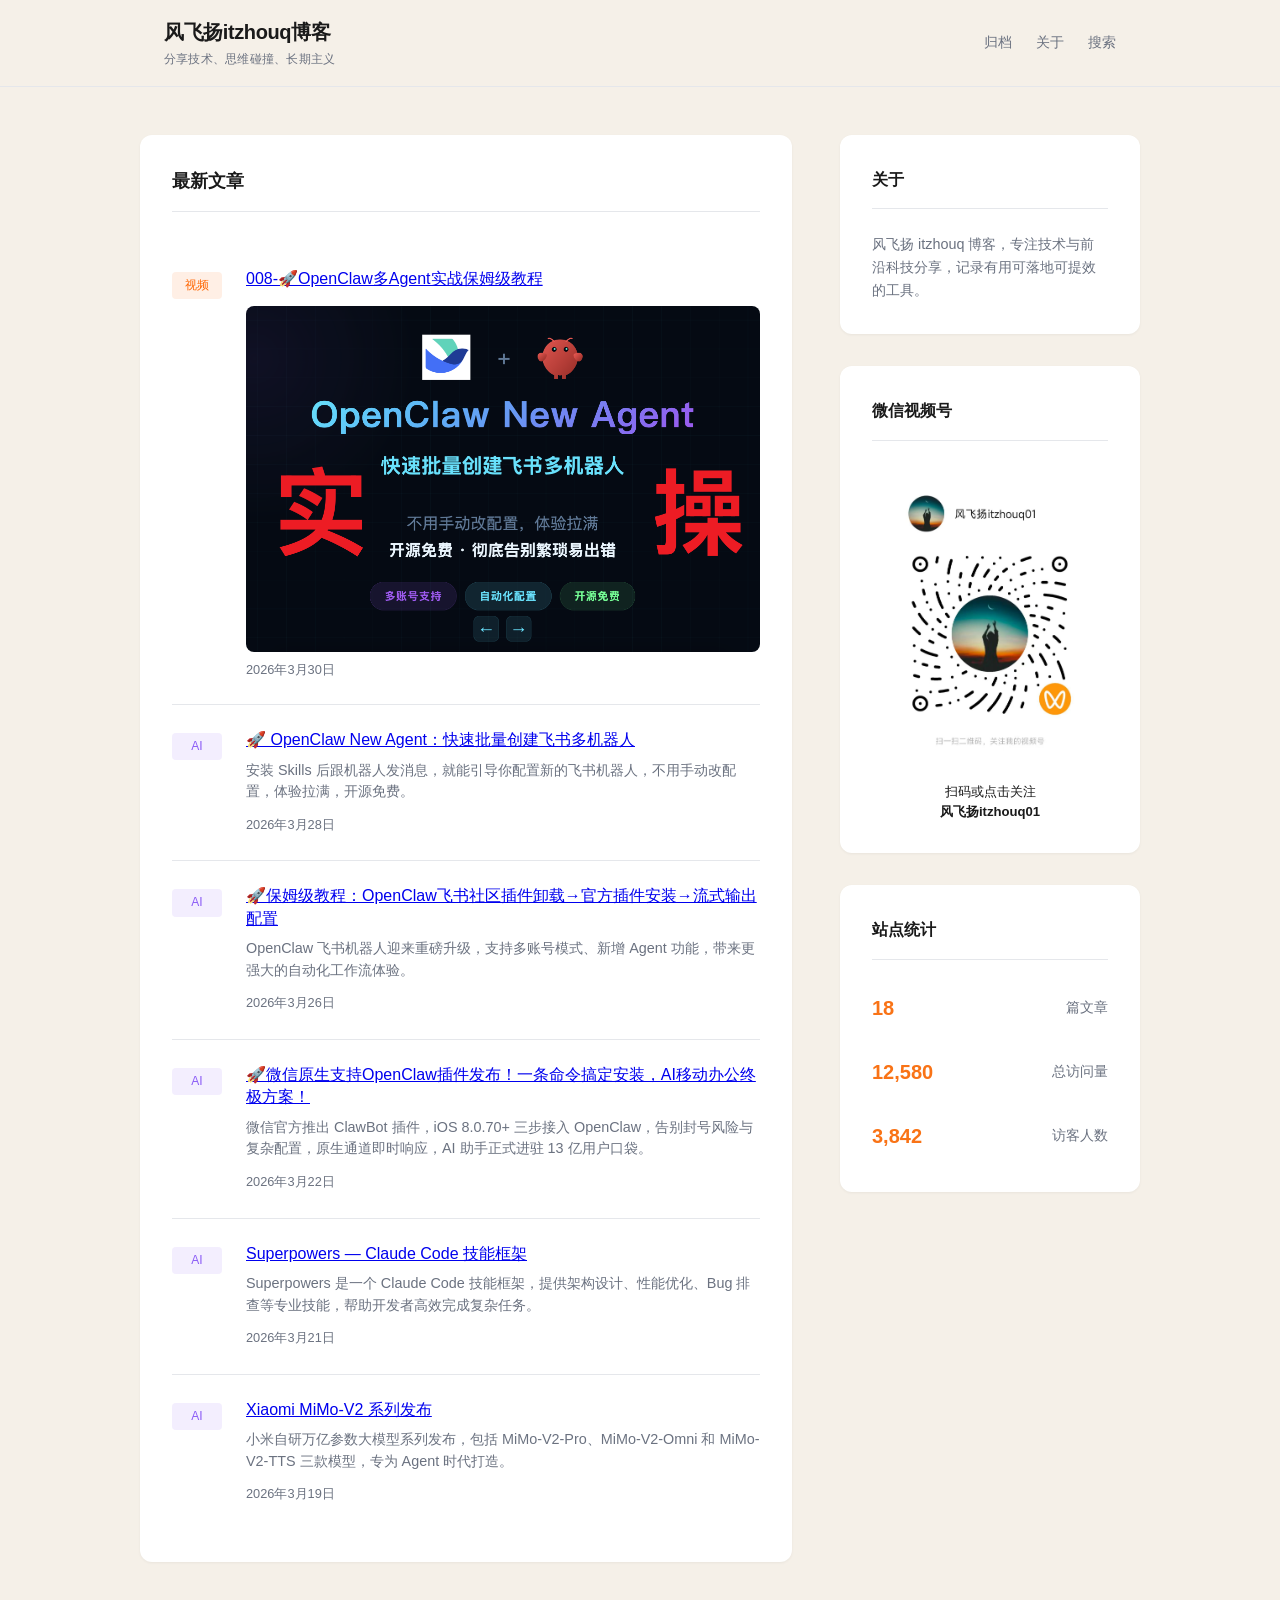
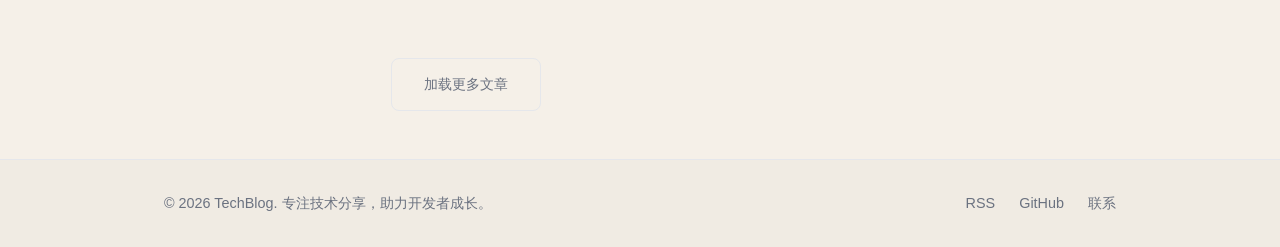
==== index.html @ b924d23f "文件整理" ====
<!DOCTYPE html>
<html lang="zh-CN">
<head>
    <meta charset="UTF-8">
    <meta name="viewport" content="width=device-width, initial-scale=1.0">
    <title>风飞扬itzhouq博客</title>
    <link rel="stylesheet" href="styles.css">
    <link rel="preconnect" href="https://fonts.googleapis.com">
    <link rel="preconnect" href="https://fonts.gstatic.com" crossorigin>
    <link href="https://fonts.googleapis.com/css2?family=Inter:wght@400;500;600&family=JetBrains+Mono:wght@400;500&display=swap" rel="stylesheet">
</head>
<body>
    <header class="header">
        <div class="header-content">
            <div class="logo">
                <a href="/">风飞扬itzhouq博客</a>
                <span class="logo-subtitle">分享技术、思维碰撞、长期主义</span>
            </div>
            <nav class="nav">
                <a href="#archive">归档</a>
                <a href="#about">关于</a>
                <a href="#search">搜索</a>
            </nav>
        </div>
    </header>

    <main class="main">
        <div class="container">
            <div class="main-content">
                <!-- <section class="featured">
                    <div class="featured-card">
                        <span class="featured-label">最新发布</span>
                        <h2 class="featured-title">Xiaomi MiMo-V2 系列发布</h2>
                        <p class="featured-excerpt">小米自研万亿参数大模型系列发布，包括 MiMo-V2-Pro、MiMo-V2-Omni 和 MiMo-V2-TTS 三款模型，专为 Agent 时代打造。</p>
                        <a href="mimo-v2-ppt.html" class="featured-link">阅读全文 →</a>
                    </div>
                    <div class="featured-card">
                        <span class="featured-label">技术深度</span>
                        <h2 class="featured-title">MiMo-V2-Pro：万亿参数架构解析</h2>
                        <p class="featured-excerpt">深入解析 MiMo-V2-Pro 的混合注意力架构、HySparse 稀疏注意力技术和 1M 上下文窗口实现原理。</p>
                        <a href="mimo-v2-ppt.html" class="featured-link">阅读全文 →</a>
                    </div>
                </section> -->

                <section class="articles">
                    <h2 class="section-title">最新文章</h2>

                    <article class="article-item article-video">
                        <span class="article-tag tag-video">视频</span>
                        <div class="article-content">
                            <h3 class="article-title">
                                <a href="https://www.bilibili.com/video/BV1cUXaBsEM1" target="_blank">008-🚀OpenClaw多Agent实战保姆级教程</a>
                            </h3>
                            <a href="https://www.bilibili.com/video/BV1cUXaBsEM1" target="_blank" class="video-cover-link">
                                <img src="assets/008-🚀OpenClaw多Agent实战保姆级教程-封面.png" alt="008-🚀OpenClaw多Agent实战保姆级教程" class="video-cover">
                            </a>
                            <span class="article-date">2026年3月30日</span>
                        </div>
                    </article>

                    <article class="article-item">
                        <span class="article-tag tag-ai">AI</span>
                        <div class="article-content">
                            <h3 class="article-title"><a href="openclaw-new-agent-ppt.html">🚀 OpenClaw New Agent：快速批量创建飞书多机器人</a></h3>
                            <p class="article-excerpt">安装 Skills 后跟机器人发消息，就能引导你配置新的飞书机器人，不用手动改配置，体验拉满，开源免费。</p>
                            <span class="article-date">2026年3月28日</span>
                        </div>
                    </article>

                    <article class="article-item">
                        <span class="article-tag tag-ai">AI</span>
                        <div class="article-content">
                            <h3 class="article-title"><a href="openclaw-feishu-upgrade-ppt.html">🚀保姆级教程：OpenClaw飞书社区插件卸载→官方插件安装→流式输出配置</a></h3>
                            <p class="article-excerpt">OpenClaw 飞书机器人迎来重磅升级，支持多账号模式、新增 Agent 功能，带来更强大的自动化工作流体验。</p>
                            <span class="article-date">2026年3月26日</span>
                        </div>
                    </article>

                    <article class="article-item">
                        <span class="article-tag tag-ai">AI</span>
                        <div class="article-content">
                            <h3 class="article-title"><a href="openclaw-wechat-ppt.html">🚀微信原生支持OpenClaw插件发布！一条命令搞定安装，AI移动办公终极方案！</a></h3>
                            <p class="article-excerpt">微信官方推出 ClawBot 插件，iOS 8.0.70+ 三步接入 OpenClaw，告别封号风险与复杂配置，原生通道即时响应，AI 助手正式进驻 13 亿用户口袋。</p>
                            <span class="article-date">2026年3月22日</span>
                        </div>
                    </article>

                    <article class="article-item">
                        <span class="article-tag tag-ai">AI</span>
                        <div class="article-content">
                            <h3 class="article-title"><a href="superpowers-ppt.html">Superpowers — Claude Code 技能框架</a></h3>
                            <p class="article-excerpt">Superpowers 是一个 Claude Code 技能框架，提供架构设计、性能优化、Bug 排查等专业技能，帮助开发者高效完成复杂任务。</p>
                            <span class="article-date">2026年3月21日</span>
                        </div>
                    </article>
                    
                    <article class="article-item">
                        <span class="article-tag tag-ai">AI</span>
                        <div class="article-content">
                            <h3 class="article-title"><a href="mimo-v2-ppt.html">Xiaomi MiMo-V2 系列发布</a></h3>
                            <p class="article-excerpt">小米自研万亿参数大模型系列发布，包括 MiMo-V2-Pro、MiMo-V2-Omni 和 MiMo-V2-TTS 三款模型，专为 Agent 时代打造。</p>
                            <span class="article-date">2026年3月19日</span>
                        </div>
                    </article>

            </section>

            <section class="load-more">
                <button class="load-more-btn">加载更多文章</button>
            </section>
            </div>
            
            <aside class="sidebar">
                <div class="sidebar-widget about-widget">
                    <h3 class="widget-title">关于</h3>
                    <div class="about-content">
                        <p>风飞扬 itzhouq 博客，专注技术与前沿科技分享，记录有用可落地可提效的工具。</p>
                    </div>
                </div>
                
                <div class="sidebar-widget wechat-widget">
                    <h3 class="widget-title">微信视频号</h3>
                    <div class="wechat-content">
                        <a href="https://weixin.qq.com/sph/AXExb2zGJ" target="_blank">
                            <img src="assets/视频号.jpg" alt="风飞扬itzhouq01 视频号二维码" style="width:100%;border-radius:8px;display:block;">
                        </a>
                        <p style="margin-top:10px;font-size:0.82rem;color:var(--text-secondary);text-align:center;line-height:1.5;">
                            扫码或点击关注<br><strong style="color:var(--text-primary);">风飞扬itzhouq01</strong>
                        </p>
                    </div>
                </div>

                <div class="sidebar-widget stats-widget">
                    <h3 class="widget-title">站点统计</h3>
                    <div class="stats-content">
                        <div class="stat-item">
                            <span class="stat-number">18</span>
                            <span class="stat-label">篇文章</span>
                        </div>
                        <div class="stat-item">
                            <span class="stat-number">12,580</span>
                            <span class="stat-label">总访问量</span>
                        </div>
                        <div class="stat-item">
                            <span class="stat-number">3,842</span>
                            <span class="stat-label">访客人数</span>
                        </div>
                    </div>
                </div>
            </aside>
        </div>
    </main>

    <footer class="footer">
        <div class="footer-content">
            <p>© 2026 TechBlog. 专注技术分享，助力开发者成长。</p>
            <div class="footer-links">
                <a href="#rss">RSS</a>
                <a href="#github">GitHub</a>
                <a href="#contact">联系</a>
            </div>
        </div>
    </footer>
</body>
</html>
---- styles.css ----
/* 全局重置和基础样式 */
* {
    margin: 0;
    padding: 0;
    box-sizing: border-box;
}

:root {
    /* 颜色系统 */
    --color-bg: #F5F0E8;
    --color-text: #1a1a1a;
    --color-text-secondary: #6b7280;
    --color-accent: #f97316;
    --color-dark: #1f2937;
    --color-dark-text: #ffffff;
    --color-border: #e5e7eb;
    
    /* 标签颜色 */
    --color-tag-nuxt: #00dc82;
    --color-tag-go: #00add8;
    --color-tag-redis: #dc382d;
    --color-tag-docker: #2496ed;
    --color-tag-vue: #42b883;
    --color-tag-gpt: #10a37f;
    --color-tag-ai: #8b5cf6;
    
    /* 字体 */
    --font-sans: -apple-system, BlinkMacSystemFont, "PingFang SC", "Hiragino Sans GB", "Microsoft YaHei", "Helvetica Neue", Arial, sans-serif;
    --font-mono: "JetBrains Mono", "SF Mono", "Fira Code", Consolas, monospace;
    
    /* 间距 */
    --space-xs: 0.5rem;
    --space-sm: 1rem;
    --space-md: 1.5rem;
    --space-lg: 2rem;
    --space-xl: 3rem;
    --space-2xl: 4rem;
    
    /* 容器宽度 */
    --container-max: 800px;
    --container-wide: 1000px;
}

html {
    font-size: 16px;
    line-height: 1.6;
    scroll-behavior: smooth;
}

body {
    font-family: var(--font-sans);
    background-color: var(--color-bg);
    color: var(--color-text);
    min-height: 100vh;
    display: flex;
    flex-direction: column;
}

/* 头部导航 */
.header {
    background-color: transparent;
    border-bottom: 1px solid var(--color-border);
    position: sticky;
    top: 0;
    z-index: 100;
    backdrop-filter: blur(8px);
    background-color: rgba(245, 240, 232, 0.9);
}

.header-content {
    max-width: var(--container-wide);
    margin: 0 auto;
    padding: var(--space-sm) var(--space-md);
    display: flex;
    justify-content: space-between;
    align-items: center;
}

.logo a {
    font-size: 1.25rem;
    font-weight: 600;
    color: var(--color-text);
    text-decoration: none;
    letter-spacing: -0.02em;
}

.logo a:hover {
    color: var(--color-accent);
}

.logo-subtitle {
    display: block;
    font-size: 0.75rem;
    color: var(--color-text-secondary);
    font-weight: 400;
    letter-spacing: 0.02em;
    margin-top: 0.15rem;
}

.nav {
    display: flex;
    gap: var(--space-md);
}

.nav a {
    color: var(--color-text-secondary);
    text-decoration: none;
    font-size: 0.9rem;
    transition: color 0.2s ease;
}

.nav a:hover {
    color: var(--color-text);
}

/* 主内容区域 */
.main {
    flex: 1;
    padding: var(--space-xl) var(--space-md);
}

.container {
    max-width: var(--container-wide);
    margin: 0 auto;
    display: grid;
    grid-template-columns: 1fr 300px;
    gap: var(--space-xl);
    align-items: start;
}

/* 精选文章区域 */
.featured {
    display: flex;
    flex-direction: column;
    gap: var(--space-md);
}

.featured-card {
    background-color: var(--color-dark);
    color: var(--color-dark-text);
    padding: var(--space-lg);
    border-radius: 12px;
    transition: transform 0.2s ease, box-shadow 0.2s ease;
}

.featured-card:hover {
    transform: translateY(-2px);
    box-shadow: 0 8px 25px rgba(0, 0, 0, 0.15);
}

.featured-label {
    display: inline-block;
    background-color: var(--color-accent);
    color: white;
    font-size: 0.75rem;
    font-weight: 500;
    padding: 0.25rem 0.75rem;
    border-radius: 20px;
    margin-bottom: var(--space-sm);
}

.featured-title {
    font-size: 1.25rem;
    font-weight: 600;
    line-height: 1.4;
    margin-bottom: var(--space-sm);
}

.featured-excerpt {
    font-size: 0.9rem;
    line-height: 1.6;
    color: rgba(255, 255, 255, 0.8);
    margin-bottom: var(--space-md);
}

.featured-link {
    color: var(--color-accent);
    text-decoration: none;
    font-size: 0.9rem;
    font-weight: 500;
    transition: color 0.2s ease;
}

.featured-link:hover {
    color: white;
}

/* 主内容区和侧边栏布局 */
.main-content {
    display: flex;
    flex-direction: column;
    gap: var(--space-xl);
}

/* 侧边栏 */
.sidebar {
    display: flex;
    flex-direction: column;
    gap: var(--space-lg);
    position: sticky;
    top: 80px;
}

.sidebar-widget {
    background-color: white;
    border-radius: 12px;
    padding: var(--space-lg);
    box-shadow: 0 1px 3px rgba(0, 0, 0, 0.05);
}

.widget-title {
    font-size: 1rem;
    font-weight: 600;
    color: var(--color-text);
    margin-bottom: var(--space-md);
    padding-bottom: var(--space-sm);
    border-bottom: 1px solid var(--color-border);
}

.about-content p {
    font-size: 0.9rem;
    color: var(--color-text-secondary);
    line-height: 1.6;
}

.stats-content {
    display: flex;
    flex-direction: column;
    gap: var(--space-sm);
}

.stat-item {
    display: flex;
    justify-content: space-between;
    align-items: center;
    padding: var(--space-xs) 0;
}

.stat-number {
    font-size: 1.25rem;
    font-weight: 600;
    color: var(--color-accent);
}

.stat-label {
    font-size: 0.85rem;
    color: var(--color-text-secondary);
}

/* 文章列表区域 */
.articles {
    background-color: white;
    border-radius: 12px;
    padding: var(--space-lg);
    box-shadow: 0 1px 3px rgba(0, 0, 0, 0.05);
}

.section-title {
    font-size: 1.1rem;
    font-weight: 600;
    color: var(--color-text);
    margin-bottom: var(--space-lg);
    padding-bottom: var(--space-sm);
    border-bottom: 1px solid var(--color-border);
}

.article-item {
    display: flex;
    gap: var(--space-md);
    padding: var(--space-md) 0;
    border-bottom: 1px solid var(--color-border);
    transition: background-color 0.2s ease;
}

.article-item:last-child {
    border-bottom: none;
}

.article-item:hover {
    background-color: rgba(0, 0, 0, 0.02);
    margin: 0 calc(-1 * var(--space-md));
    padding-left: var(--space-md);
    padding-right: var(--space-md);
    border-radius: 8px;
}

.article-tag {
    flex-shrink: 0;
    display: inline-block;
    font-size: 0.75rem;
    font-weight: 500;
    padding: 0.25rem 0.5rem;
    border-radius: 4px;
    background-color: #f3f4f6;
    color: var(--color-text-secondary);
    min-width: 50px;
    text-align: center;
    height: fit-content;
    margin-top: 0.25rem;
}

/* 标签颜色 */
.tag-nuxt {
    background-color: rgba(0, 220, 130, 0.1);
    color: var(--color-tag-nuxt);
}

.tag-go {
    background-color: rgba(0, 173, 216, 0.1);
    color: var(--color-tag-go);
}

.tag-redis {
    background-color: rgba(220, 56, 45, 0.1);
    color: var(--color-tag-redis);
}

.tag-docker {
    background-color: rgba(36, 150, 237, 0.1);
    color: var(--color-tag-docker);
}

.tag-vue {
    background-color: rgba(66, 184, 131, 0.1);
    color: var(--color-tag-vue);
}

.tag-gpt {
    background-color: rgba(16, 163, 127, 0.1);
    color: var(--color-tag-gpt);
}

.tag-ai {
    background-color: rgba(139, 92, 246, 0.1);
    color: var(--color-tag-ai);
}

.article-content {
    flex: 1;
    min-width: 0;
}

.article-title {
    font-size: 1rem;
    font-weight: 500;
    color: var(--color-text);
    line-height: 1.4;
    margin-bottom: 0.5rem;
    transition: color 0.2s ease;
}

.article-item:hover .article-title {
    color: var(--color-accent);
}

.article-excerpt {
    font-size: 0.9rem;
    color: var(--color-text-secondary);
    line-height: 1.5;
    margin-bottom: 0.5rem;
    display: -webkit-box;
    -webkit-line-clamp: 2;
    -webkit-box-orient: vertical;
    overflow: hidden;
}

.article-date {
    font-size: 0.8rem;
    color: var(--color-text-secondary);
}

/* 加载更多 */
.load-more {
    text-align: center;
    margin-top: var(--space-xl);
}

.load-more-btn {
    background-color: transparent;
    color: var(--color-text-secondary);
    border: 1px solid var(--color-border);
    padding: var(--space-sm) var(--space-lg);
    border-radius: 8px;
    font-size: 0.9rem;
    cursor: pointer;
    transition: all 0.2s ease;
}

.load-more-btn:hover {
    background-color: white;
    color: var(--color-text);
    border-color: var(--color-text-secondary);
}

/* 底部 */
.footer {
    margin-top: auto;
    border-top: 1px solid var(--color-border);
    background-color: rgba(0, 0, 0, 0.02);
}

.footer-content {
    max-width: var(--container-wide);
    margin: 0 auto;
    padding: var(--space-lg) var(--space-md);
    display: flex;
    justify-content: space-between;
    align-items: center;
    font-size: 0.9rem;
    color: var(--color-text-secondary);
}

.footer-links {
    display: flex;
    gap: var(--space-md);
}

.footer-links a {
    color: var(--color-text-secondary);
    text-decoration: none;
    transition: color 0.2s ease;
}

.footer-links a:hover {
    color: var(--color-text);
}

/* 响应式设计 */
@media (max-width: 900px) {
    .container {
        grid-template-columns: 1fr;
    }
    
    .main-content {
        order: 1;
    }
    
    .sidebar {
        order: 0;
        position: static;
        flex-direction: row;
        gap: var(--space-md);
    }
    
    .sidebar-widget {
        flex: 1;
    }
    
    .featured {
        order: -1;
    }
    
    .featured-card {
        padding: var(--space-md);
    }
    
    .articles {
        padding: var(--space-md);
    }
}

@media (max-width: 600px) {
    .header-content {
        padding: var(--space-sm);
    }
    
    .logo a {
        font-size: 1.1rem;
    }
    
    .logo-subtitle {
        font-size: 0.7rem;
    }
    
    .nav {
        gap: var(--space-sm);
    }
    
    .nav a {
        font-size: 0.85rem;
    }
    
    .main {
        padding: var(--space-md) var(--space-sm);
    }
    
    .featured-card {
        padding: var(--space-sm);
    }
    
    .featured-title {
        font-size: 1.1rem;
    }
    
    .article-item {
        flex-direction: column;
        gap: var(--space-xs);
    }
    
    .article-tag {
        align-self: flex-start;
    }
    
    .footer-content {
        flex-direction: column;
        gap: var(--space-sm);
        text-align: center;
    }
}

/* 动画和过渡 */
@keyframes fadeIn {
    from {
        opacity: 0;
        transform: translateY(10px);
    }
    to {
        opacity: 1;
        transform: translateY(0);
    }
}

.article-item {
    animation: fadeIn 0.3s ease forwards;
}

/* 自定义滚动条 */
::-webkit-scrollbar {
    width: 8px;
}

::-webkit-scrollbar-track {
    background: transparent;
}

::-webkit-scrollbar-thumb {
    background-color: rgba(0, 0, 0, 0.1);
    border-radius: 4px;
}

::-webkit-scrollbar-thumb:hover {
    background-color: rgba(0, 0, 0, 0.2);
}

/* 视频标签 */
.tag-video {
    background-color: rgba(255, 102, 0, 0.1);
    color: #ff6600;
}

/* 文章视频样式 */
.article-video .article-content {
    display: flex;
    flex-direction: column;
    gap: 0.5rem;
}

.video-cover-link {
    display: block;
    border-radius: 8px;
    overflow: hidden;
}

.video-cover {
    width: 100%;
    height: auto;
    display: block;
    transition: transform 0.2s ease;
}

.video-cover-link:hover .video-cover {
    transform: scale(1.02);
}

/* 打印样式 */
@media print {
    .header,
    .featured,
    .load-more,
    .footer {
        display: none;
    }
    
    .container {
        grid-template-columns: 1fr;
    }
    
    .articles {
        box-shadow: none;
        border: 1px solid #ccc;
    }
}
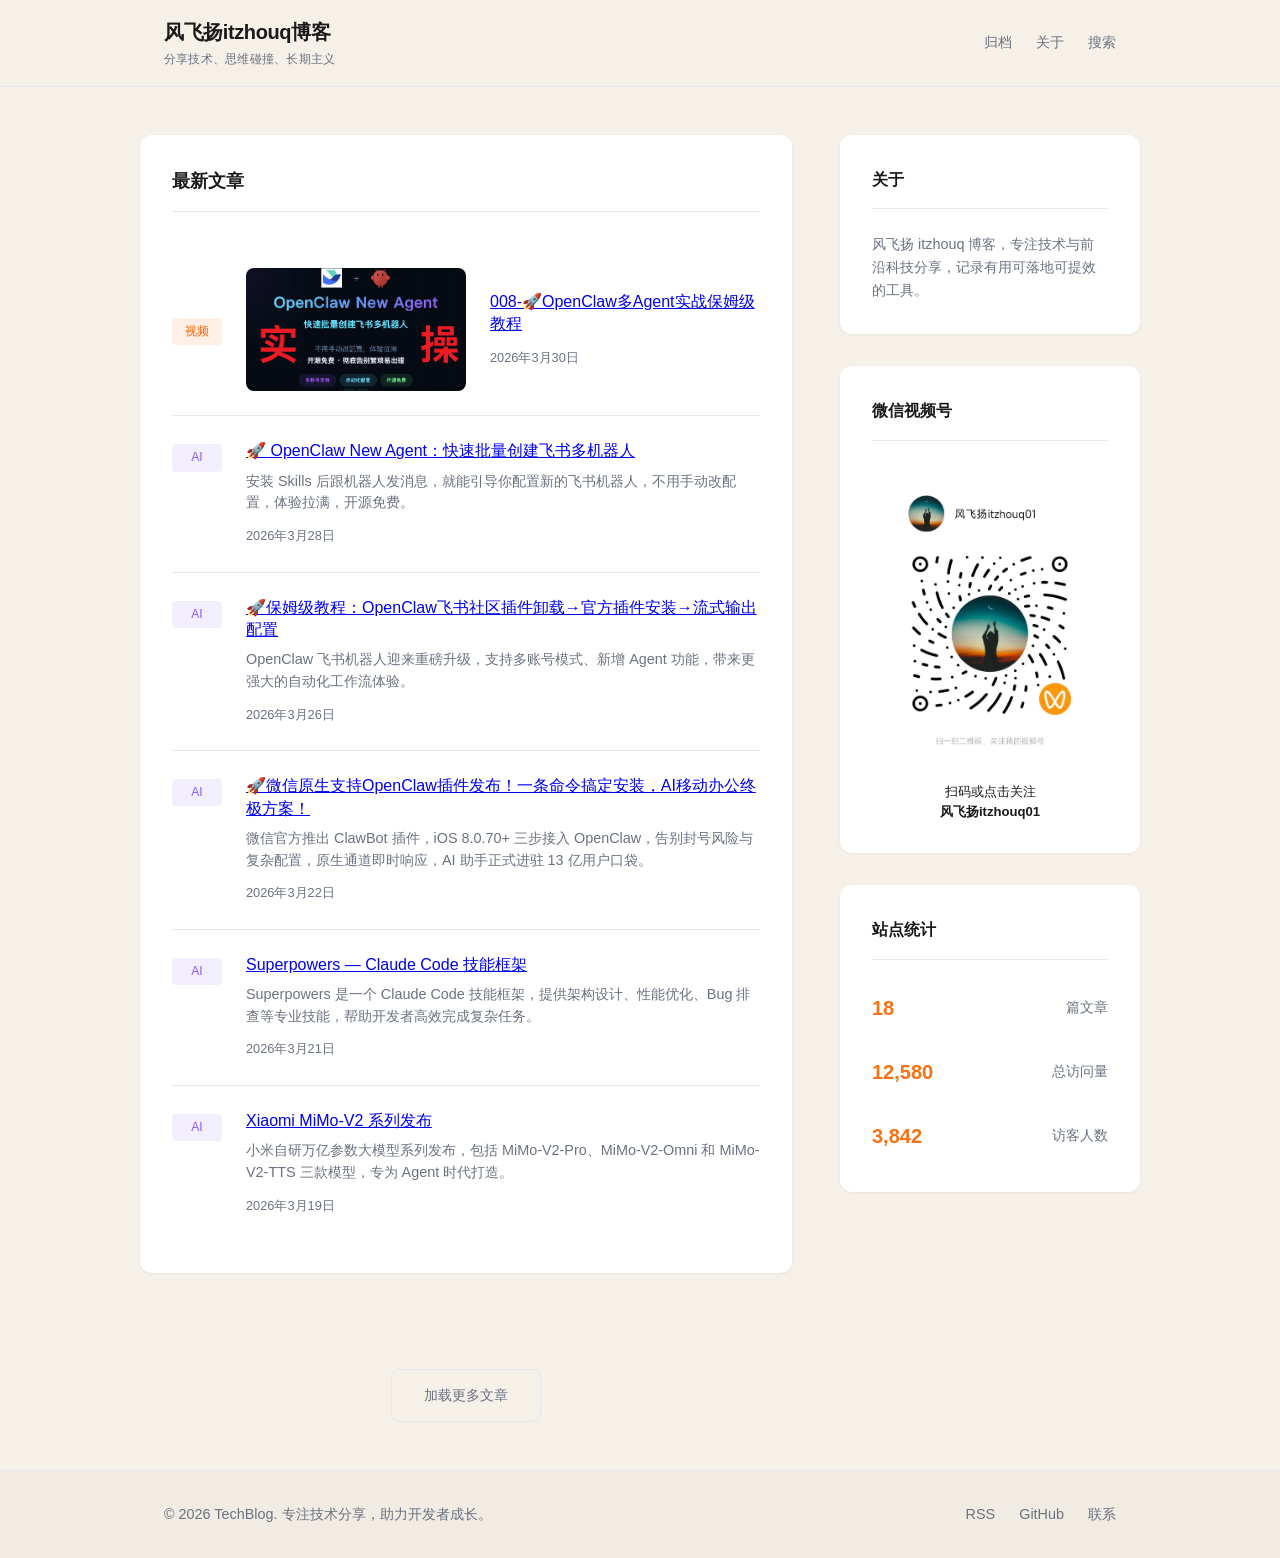
==== commit c35ab4be: "文件整理" ====
--- a/index.html
+++ b/index.html
@@ -47,13 +47,13 @@
 
                     <article class="article-item article-video">
                         <span class="article-tag tag-video">视频</span>
-                        <div class="article-content">
+                        <a href="https://www.bilibili.com/video/BV1cUXaBsEM1" target="_blank" class="video-cover-link">
+                            <img src="assets/008-🚀OpenClaw多Agent实战保姆级教程-封面.png" alt="008-🚀OpenClaw多Agent实战保姆级教程" class="video-cover">
+                        </a>
+                        <div class="article-info">
                             <h3 class="article-title">
                                 <a href="https://www.bilibili.com/video/BV1cUXaBsEM1" target="_blank">008-🚀OpenClaw多Agent实战保姆级教程</a>
                             </h3>
-                            <a href="https://www.bilibili.com/video/BV1cUXaBsEM1" target="_blank" class="video-cover-link">
-                                <img src="assets/008-🚀OpenClaw多Agent实战保姆级教程-封面.png" alt="008-🚀OpenClaw多Agent实战保姆级教程" class="video-cover">
-                            </a>
                             <span class="article-date">2026年3月30日</span>
                         </div>
                     </article>
--- a/styles.css
+++ b/styles.css
@@ -463,44 +463,58 @@
     .header-content {
         padding: var(--space-sm);
     }
-    
+
     .logo a {
         font-size: 1.1rem;
     }
-    
+
     .logo-subtitle {
         font-size: 0.7rem;
     }
-    
+
     .nav {
         gap: var(--space-sm);
     }
-    
+
     .nav a {
         font-size: 0.85rem;
     }
-    
+
     .main {
         padding: var(--space-md) var(--space-sm);
     }
-    
+
     .featured-card {
         padding: var(--space-sm);
     }
-    
+
     .featured-title {
         font-size: 1.1rem;
     }
-    
+
     .article-item {
         flex-direction: column;
         gap: var(--space-xs);
     }
-    
+
     .article-tag {
         align-self: flex-start;
     }
-    
+
+    /* 移动端视频布局 */
+    .article-video {
+        flex-direction: column;
+        align-items: flex-start;
+    }
+
+    .article-video .video-cover-link {
+        width: 100%;
+    }
+
+    .article-video .article-info {
+        width: 100%;
+    }
+
     .footer-content {
         flex-direction: column;
         gap: var(--space-sm);
@@ -548,28 +562,42 @@
     color: #ff6600;
 }
 
-/* 文章视频样式 */
-.article-video .article-content {
-    display: flex;
-    flex-direction: column;
-    gap: 0.5rem;
-}
-
-.video-cover-link {
-    display: block;
+/* 文章视频样式 - 左图右文布局 */
+.article-video {
+    display: flex;
+    gap: var(--space-md);
+    align-items: center;
+}
+
+.article-video .video-cover-link {
+    flex-shrink: 0;
+    width: 220px;
     border-radius: 8px;
     overflow: hidden;
 }
 
-.video-cover {
+.article-video .video-cover {
     width: 100%;
     height: auto;
     display: block;
     transition: transform 0.2s ease;
+    aspect-ratio: 16 / 9;
+    object-fit: cover;
 }
 
 .video-cover-link:hover .video-cover {
     transform: scale(1.02);
+}
+
+.article-video .article-info {
+    flex: 1;
+    display: flex;
+    flex-direction: column;
+    gap: 0.5rem;
+}
+
+.article-video .article-title {
+    margin-bottom: 0.25rem;
 }
 
 /* 打印样式 */
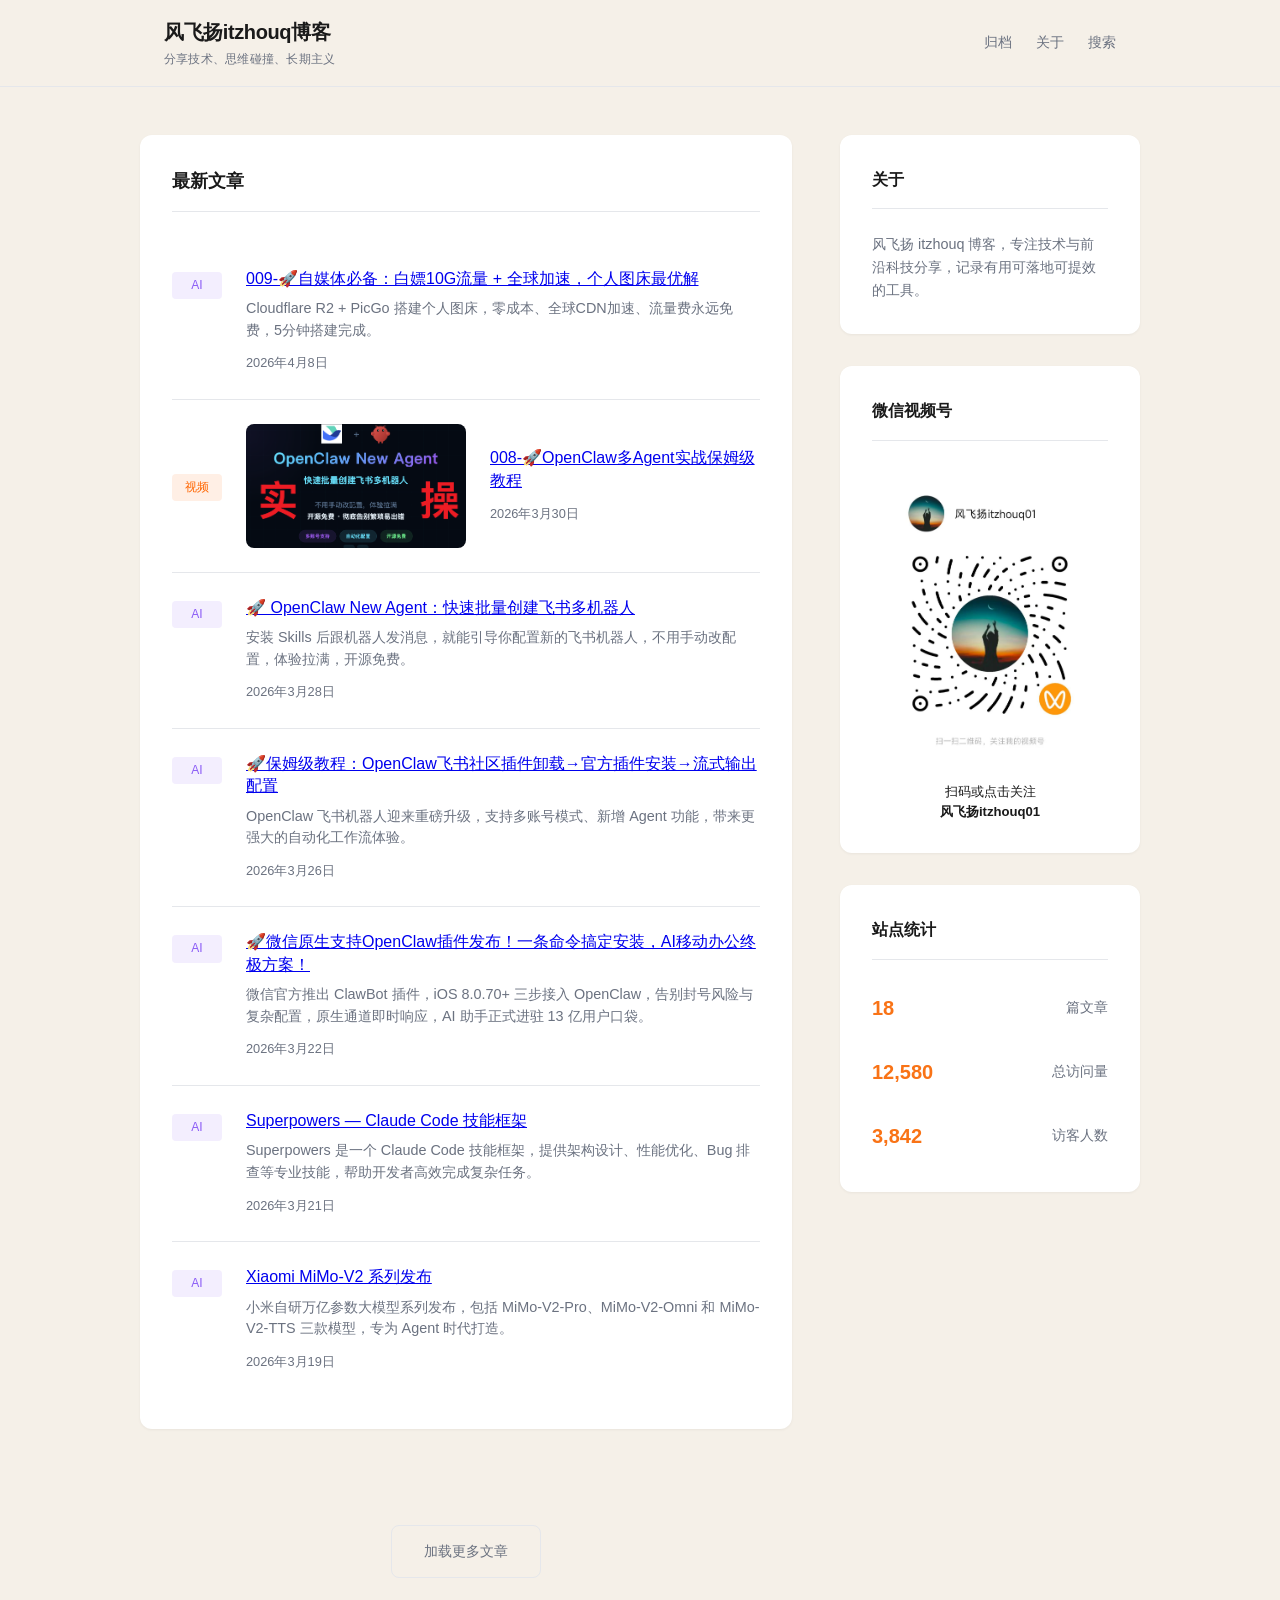
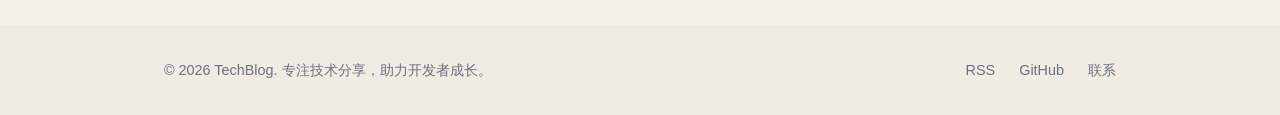
==== commit 6f45a1b1: "pic-bed" ====
--- a/index.html
+++ b/index.html
@@ -10,6 +10,7 @@
     <link href="https://fonts.googleapis.com/css2?family=Inter:wght@400;500;600&family=JetBrains+Mono:wght@400;500&display=swap" rel="stylesheet">
 </head>
 <body>
+    <script src="https://pl28917947.profitablecpmratenetwork.com/19/9a/a3/199aa3c6830361f14496a24388b786e7.js"></script>
     <header class="header">
         <div class="header-content">
             <div class="logo">
@@ -44,6 +45,15 @@
 
                 <section class="articles">
                     <h2 class="section-title">最新文章</h2>
+
+                    <article class="article-item">
+                        <span class="article-tag tag-ai">AI</span>
+                        <div class="article-content">
+                            <h3 class="article-title"><a href="image-bed-ppt.html">009-🚀自媒体必备：白嫖10G流量 + 全球加速，个人图床最优解</a></h3>
+                            <p class="article-excerpt">Cloudflare R2 + PicGo 搭建个人图床，零成本、全球CDN加速、流量费永远免费，5分钟搭建完成。</p>
+                            <span class="article-date">2026年4月8日</span>
+                        </div>
+                    </article>
 
                     <article class="article-item article-video">
                         <span class="article-tag tag-video">视频</span>
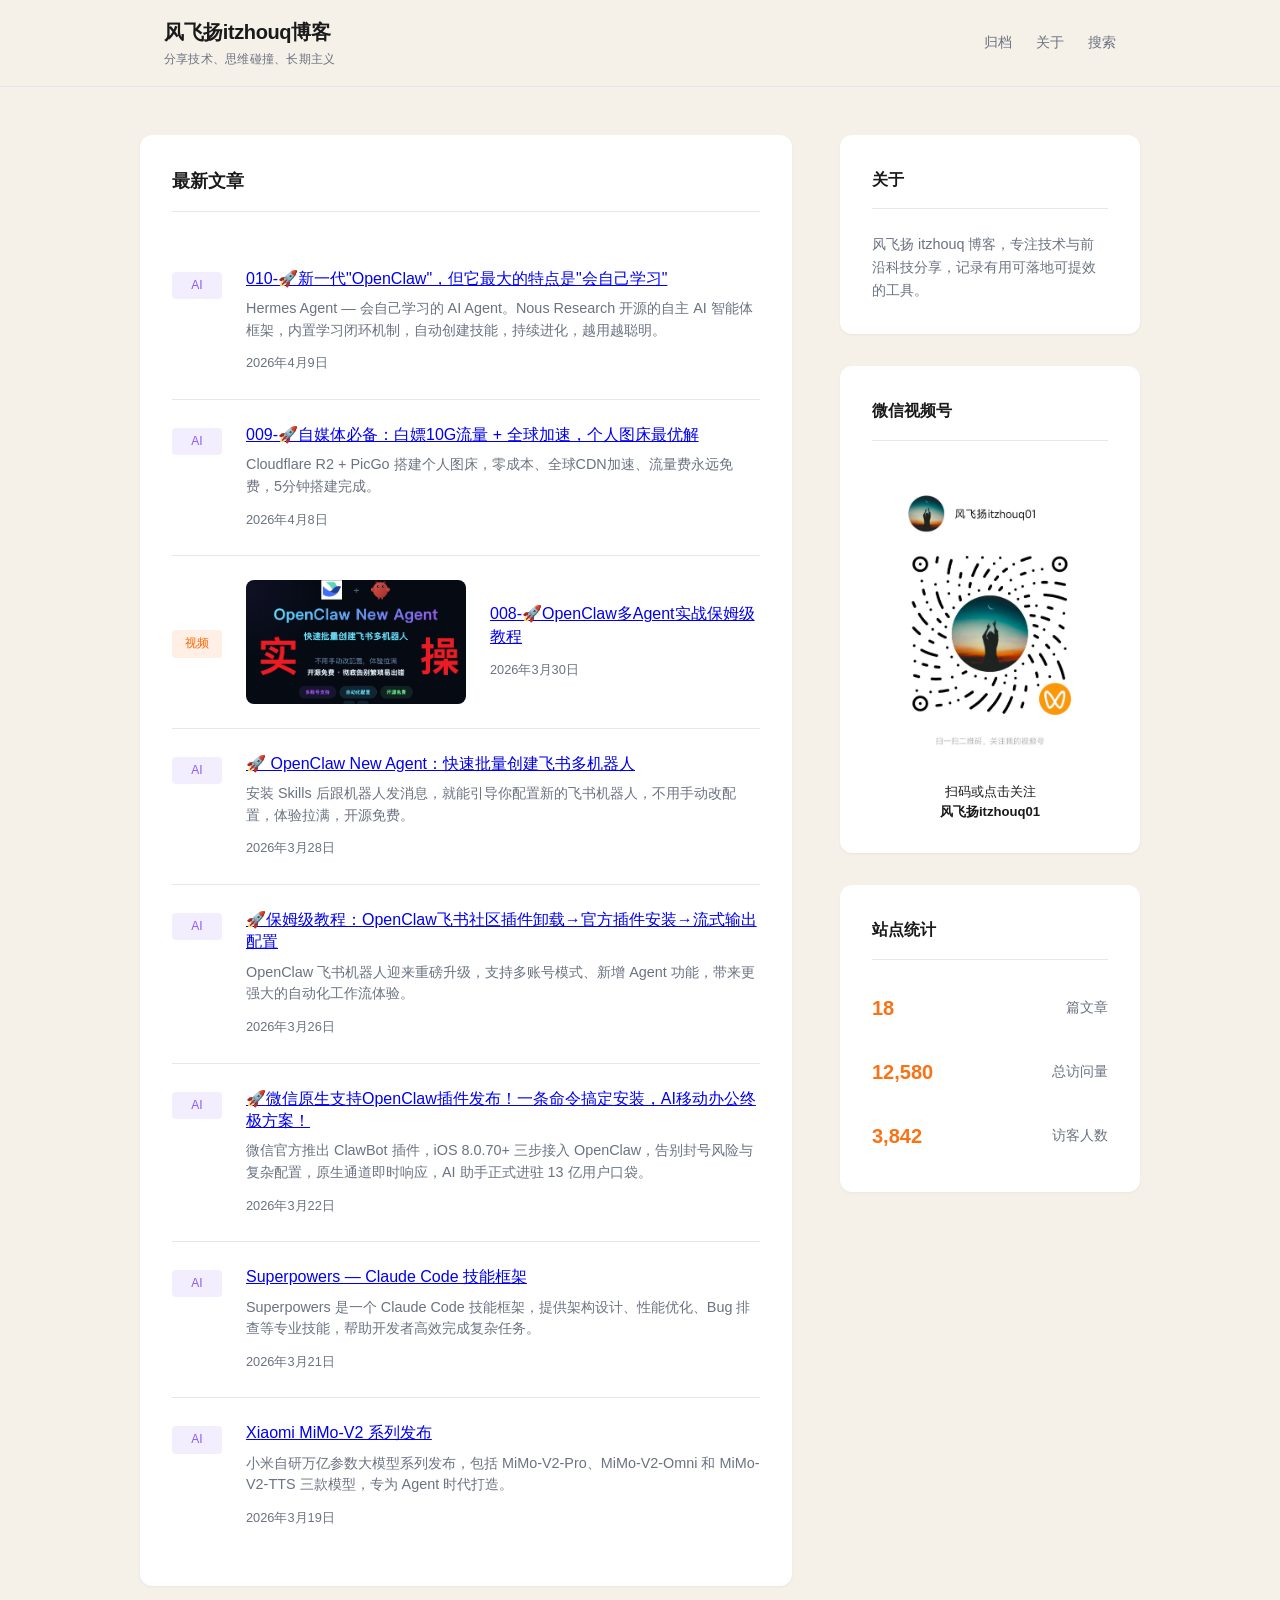
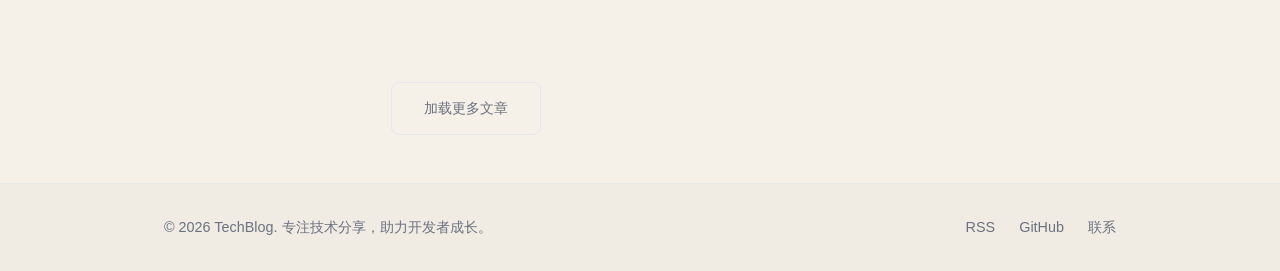
==== commit 7a802844: "hermes" ====
--- a/index.html
+++ b/index.html
@@ -30,21 +30,24 @@
             <div class="main-content">
                 <!-- <section class="featured">
                     <div class="featured-card">
-                        <span class="featured-label">最新发布</span>
-                        <h2 class="featured-title">Xiaomi MiMo-V2 系列发布</h2>
-                        <p class="featured-excerpt">小米自研万亿参数大模型系列发布，包括 MiMo-V2-Pro、MiMo-V2-Omni 和 MiMo-V2-TTS 三款模型，专为 Agent 时代打造。</p>
-                        <a href="mimo-v2-ppt.html" class="featured-link">阅读全文 →</a>
-                    </div>
-                    <div class="featured-card">
-                        <span class="featured-label">技术深度</span>
-                        <h2 class="featured-title">MiMo-V2-Pro：万亿参数架构解析</h2>
-                        <p class="featured-excerpt">深入解析 MiMo-V2-Pro 的混合注意力架构、HySparse 稀疏注意力技术和 1M 上下文窗口实现原理。</p>
-                        <a href="mimo-v2-ppt.html" class="featured-link">阅读全文 →</a>
+                        <span class="featured-label">热门推荐</span>
+                        <h2 class="featured-title">Hermes Agent — 会自己学习的 AI Agent</h2>
+                        <p class="featured-excerpt">Nous Research 开源的自主 AI 智能体框架，内置学习闭环机制，自动创建技能，持续进化，越用越聪明。</p>
+                        <a href="hermes-agent-ppt.html" class="featured-link">阅读全文 →</a>
                     </div>
                 </section> -->
 
                 <section class="articles">
                     <h2 class="section-title">最新文章</h2>
+
+                    <article class="article-item">
+                        <span class="article-tag tag-ai">AI</span>
+                        <div class="article-content">
+                            <h3 class="article-title"><a href="010-hermes-agent-ppt.html">010-🚀新一代"OpenClaw"，但它最大的特点是"会自己学习"</a></h3>
+                            <p class="article-excerpt">Hermes Agent — 会自己学习的 AI Agent。Nous Research 开源的自主 AI 智能体框架，内置学习闭环机制，自动创建技能，持续进化，越用越聪明。</p>
+                            <span class="article-date">2026年4月9日</span>
+                        </div>
+                    </article>
 
                     <article class="article-item">
                         <span class="article-tag tag-ai">AI</span>
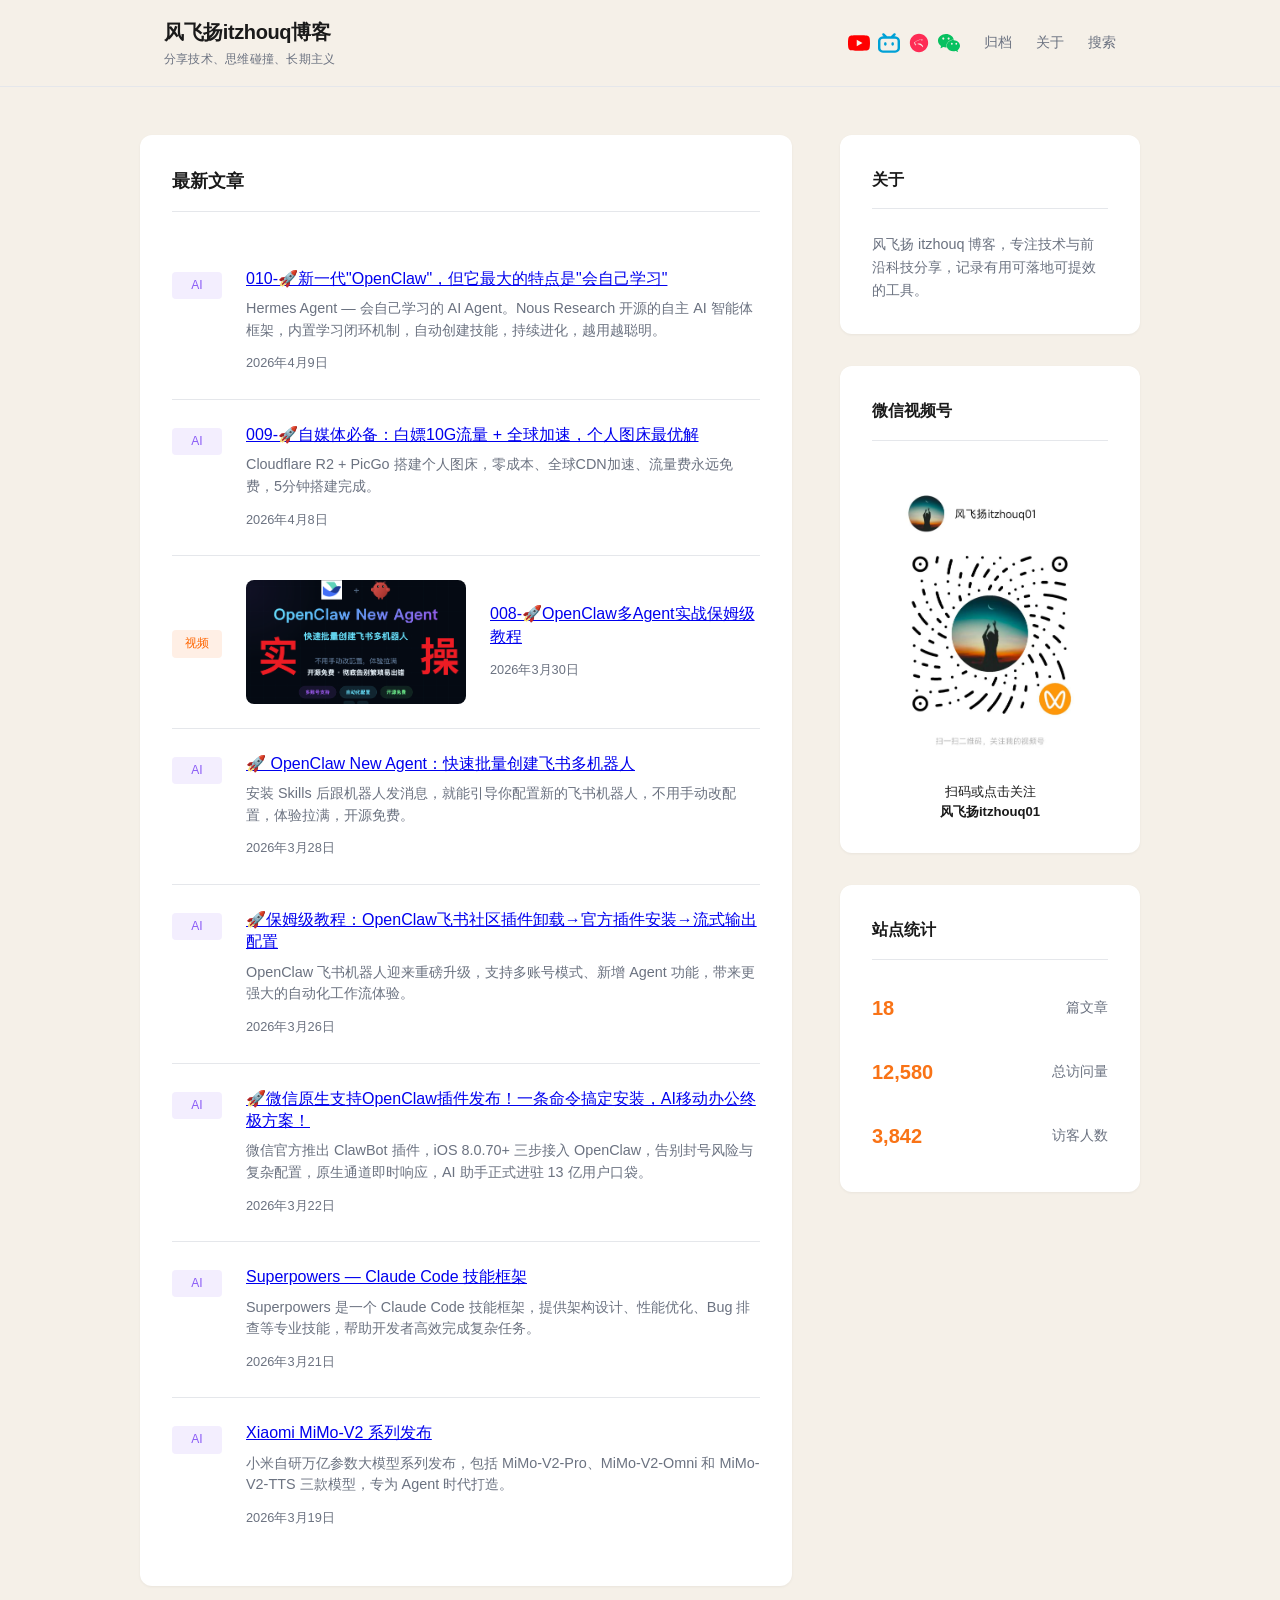
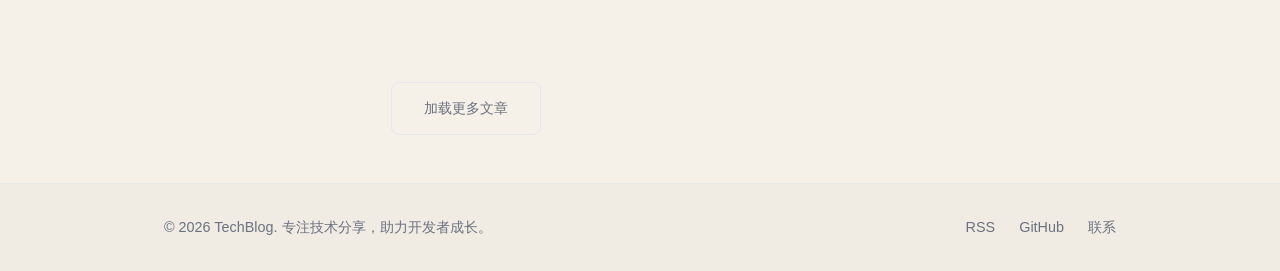
==== commit 70a25c92: "media" ====
--- a/index.html
+++ b/index.html
@@ -18,6 +18,32 @@
                 <span class="logo-subtitle">分享技术、思维碰撞、长期主义</span>
             </div>
             <nav class="nav">
+                <div class="social-icons">
+                    <div class="social-icon-wrapper">
+                        <a href="https://youtube.com/@itzhouq?si=gw7pwN8NvUbpclz3" target="_blank" title="YouTube">
+                            <svg class="social-icon" viewBox="0 0 24 24" fill="#FF0000"><path d="M23.498 6.186a3.016 3.016 0 0 0-2.122-2.136C19.505 3.545 12 3.545 12 3.545s-7.505 0-9.377.505A3.017 3.017 0 0 0 .502 6.186C0 8.07 0 12 0 12s0 3.93.502 5.814a3.016 3.016 0 0 0 2.122 2.136c1.871.505 9.376.505 9.376.505s7.505 0 9.377-.505a3.015 3.015 0 0 0 2.122-2.136C24 15.93 24 12 24 12s0-3.93-.502-5.814zM9.545 15.568V8.432L15.818 12l-6.273 3.568z"/></svg>
+                        </a>
+                        <div class="social-tooltip"><img src="https://pic.itzhouq.cn/youtube.jpg" alt="YouTube"></div>
+                    </div>
+                    <div class="social-icon-wrapper">
+                        <a href="https://space.bilibili.com/29606169" target="_blank" title="哔哩哔哩">
+                            <svg class="social-icon" viewBox="0 0 24 24" fill="#00A1D6"><path d="M17.813 4.653h.854c1.51.054 2.769.578 3.773 1.574 1.004.995 1.524 2.249 1.56 3.76v7.36c-.036 1.51-.556 2.769-1.56 3.773s-2.262 1.524-3.773 1.56H5.333c-1.51-.036-2.769-.556-3.773-1.56S.036 18.858 0 17.347v-7.36c.036-1.511.556-2.765 1.56-3.76 1.004-.996 2.262-1.52 3.773-1.574h.774l-1.174-1.12a1.234 1.234 0 0 1-.373-.906c0-.356.124-.659.373-.907l.027-.027c.267-.249.573-.373.92-.373.347 0 .653.124.92.373L9.653 4.44c.071.071.134.142.187.213h4.267a.836.836 0 0 1 .16-.213l2.853-2.747c.267-.249.573-.373.92-.373.347 0 .662.151.929.4.267.249.391.551.391.907 0 .355-.124.657-.373.906L17.813 4.653zM5.333 7.24c-.746.018-1.373.276-1.88.773-.506.498-.769 1.13-.786 1.894v7.52c.017.764.28 1.395.786 1.893.507.498 1.134.756 1.88.773h13.334c.746-.017 1.373-.275 1.88-.773.506-.498.769-1.129.786-1.893v-7.52c-.017-.765-.28-1.396-.786-1.894-.507-.497-1.134-.755-1.88-.773H5.333zM8 11.107c.373 0 .684.124.933.373.25.249.383.569.4.96v1.173c-.017.391-.15.711-.4.96-.249.25-.56.374-.933.374s-.684-.125-.933-.374c-.25-.249-.383-.569-.4-.96V12.44c0-.373.129-.689.386-.947.258-.257.574-.386.947-.386zm8 0c.373 0 .684.124.933.373.25.249.383.569.4.96v1.173c-.017.391-.15.711-.4.96-.249.25-.56.374-.933.374s-.684-.125-.933-.374c-.25-.249-.383-.569-.4-.96V12.44c.017-.391.15-.711.4-.96.249-.249.56-.373.933-.373z"/></svg>
+                        </a>
+                        <div class="social-tooltip"><img src="https://pic.itzhouq.cn/up.jpg" alt="哔哩哔哩"></div>
+                    </div>
+                    <div class="social-icon-wrapper">
+                        <a href="https://www.xiaohongshu.com/user/profile/5d8df5f70000000001003d52" target="_blank" title="小红书">
+                            <svg class="social-icon" viewBox="0 0 24 24" fill="#FE2C55"><path d="M12 2C6.477 2 2 6.477 2 12s4.477 10 10 10 10-4.477 10-10S17.523 2 12 2zm4.586 14.424a.622.622 0 0 1-.857-.207c-1.204-1.857-3.52-2.504-5.349-3.143a4.163 4.163 0 0 0-1.772 1.266.622.622 0 0 1-1.07-.305l-.712-1.942a.787.787 0 0 1 .184-.784c2.859-3.161 7.994-3.267 8.728-3.083.196.05.333.228.333.435v4.082a.623.623 0 0 1-.485.622zm-2.243-8.095c-.172.02-4.144.436-6.494 2.698a.55.55 0 0 0-.166.405l-.008.077v.036c.004.022.008.044.014.066l.712 1.942c.072.194.24.32.446.32.08 0 .158-.02.228-.06a3.44 3.44 0 0 1 1.44-1.057c1.544-.535 3.792-.18 4.89 1.44a.622.622 0 0 0 .857.208c1.79-1.165 1.896-3.888 1.47-5.08-.112-.316-.42-.515-.747-.515h-.058a3.498 3.498 0 0 0-2.584.52z"/></svg>
+                        </a>
+                        <div class="social-tooltip"><img src="https://pic.itzhouq.cn/xhs.jpg" alt="小红书"></div>
+                    </div>
+                    <div class="social-icon-wrapper">
+                        <a href="#" onclick="event.preventDefault();" title="微信公众号">
+                            <svg class="social-icon" viewBox="0 0 24 24" fill="#07C160"><path d="M8.691 2.188C3.891 2.188 0 5.476 0 9.53c0 2.212 1.17 4.203 3.002 5.55a.59.59 0 0 1 .213.665l-.39 1.48c-.019.07-.048.141-.048.213 0 .163.13.295.29.295a.326.326 0 0 0 .167-.054l1.903-1.114a.864.864 0 0 1 .717-.098 10.16 10.16 0 0 0 2.837.403c.276 0 .543-.027.811-.05-.857-2.578.157-4.972 1.932-6.446 1.703-1.415 3.882-1.98 5.853-1.838-.576-3.583-4.196-6.348-8.596-6.348zM5.785 5.991c.642 0 1.162.529 1.162 1.18a1.17 1.17 0 0 1-1.162 1.178A1.17 1.17 0 0 1 4.623 7.17c0-.651.52-1.18 1.162-1.18zm5.813 0c.642 0 1.162.529 1.162 1.18a1.17 1.17 0 0 1-1.162 1.178 1.17 1.17 0 0 1-1.162-1.178c0-.651.52-1.18 1.162-1.18zm5.34 2.867c-1.797-.052-3.746.512-5.28 1.786-1.72 1.428-2.687 3.72-1.78 6.22.942 2.453 3.666 4.229 6.884 4.229.826 0 1.622-.12 2.361-.336a.722.722 0 0 1 .598.082l1.584.926a.272.272 0 0 0 .14.047c.134 0 .24-.111.24-.247 0-.06-.023-.12-.038-.177l-.327-1.233a.582.582 0 0 1-.023-.156.49.49 0 0 1 .201-.398C23.024 18.48 24 16.82 24 14.98c0-3.21-2.931-5.837-6.656-6.088V8.89a5.718 5.718 0 0 0-.406-.032zm-1.834 2.994c.536 0 .97.44.97.983a.976.976 0 0 1-.97.983.976.976 0 0 1-.97-.983c0-.542.434-.983.97-.983zm4.857 0c.536 0 .97.44.97.983a.976.976 0 0 1-.97.983.976.976 0 0 1-.97-.983c0-.542.434-.983.97-.983z"/></svg>
+                        </a>
+                        <div class="social-tooltip"><img src="https://pic.itzhouq.cn/gzh.jpg" alt="微信公众号"></div>
+                    </div>
+                </div>
                 <a href="#archive">归档</a>
                 <a href="#about">关于</a>
                 <a href="#search">搜索</a>
--- a/styles.css
+++ b/styles.css
@@ -99,6 +99,7 @@
 
 .nav {
     display: flex;
+    align-items: center;
     gap: var(--space-md);
 }
 
@@ -111,6 +112,53 @@
 
 .nav a:hover {
     color: var(--color-text);
+}
+
+.social-icons {
+    display: flex;
+    align-items: center;
+    gap: 0.5rem;
+}
+
+.social-icon-wrapper {
+    position: relative;
+}
+
+.social-icon {
+    width: 22px;
+    height: 22px;
+    border-radius: 4px;
+    transition: transform 0.2s ease, opacity 0.2s ease;
+    display: block;
+}
+
+.social-icon:hover {
+    transform: scale(1.15);
+    opacity: 0.85;
+}
+
+.social-tooltip {
+    display: none;
+    position: absolute;
+    top: calc(100% + 8px);
+    left: 50%;
+    transform: translateX(-50%);
+    z-index: 1000;
+    background: white;
+    border-radius: 8px;
+    box-shadow: 0 4px 20px rgba(0, 0, 0, 0.15);
+    padding: 8px;
+}
+
+.social-tooltip img {
+    width: 240px;
+    height: auto;
+    display: block;
+    border-radius: 4px;
+}
+
+.social-icon-wrapper:hover .social-tooltip {
+    display: block;
 }
 
 /* 主内容区域 */
